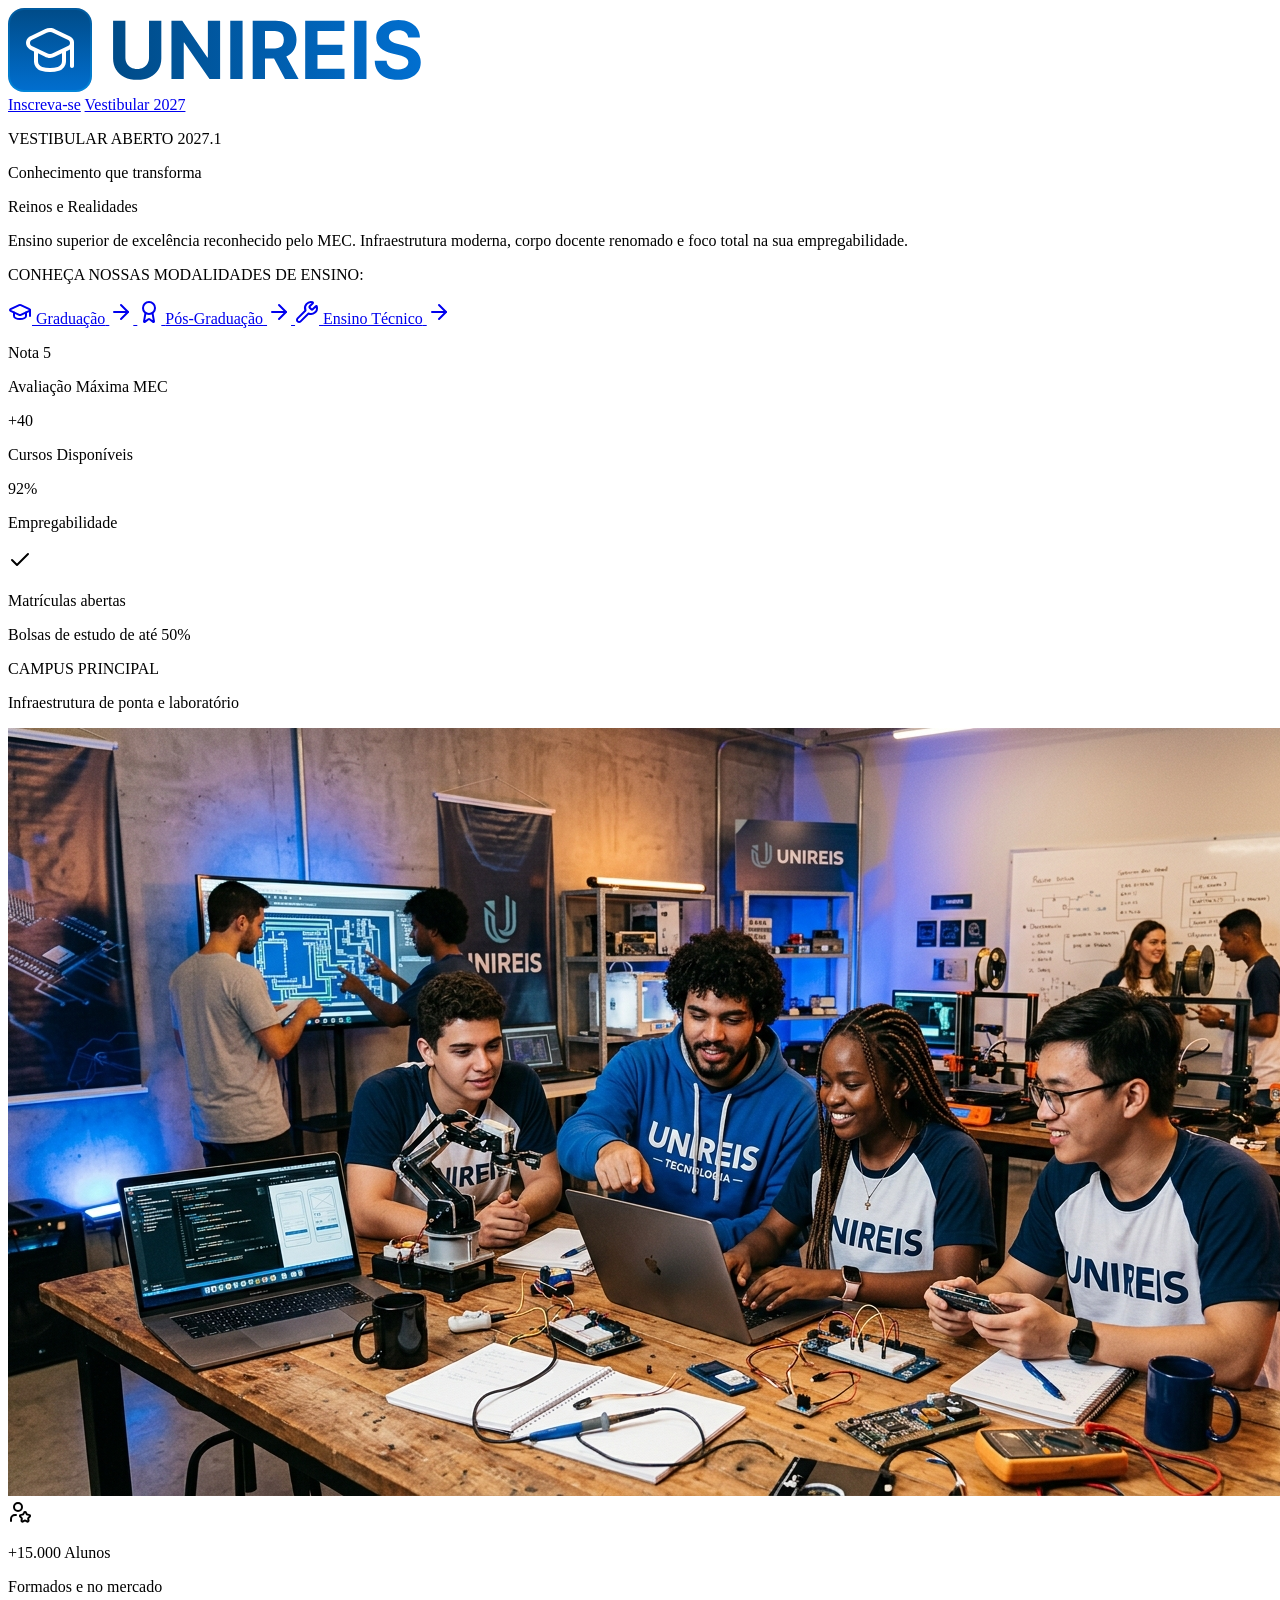
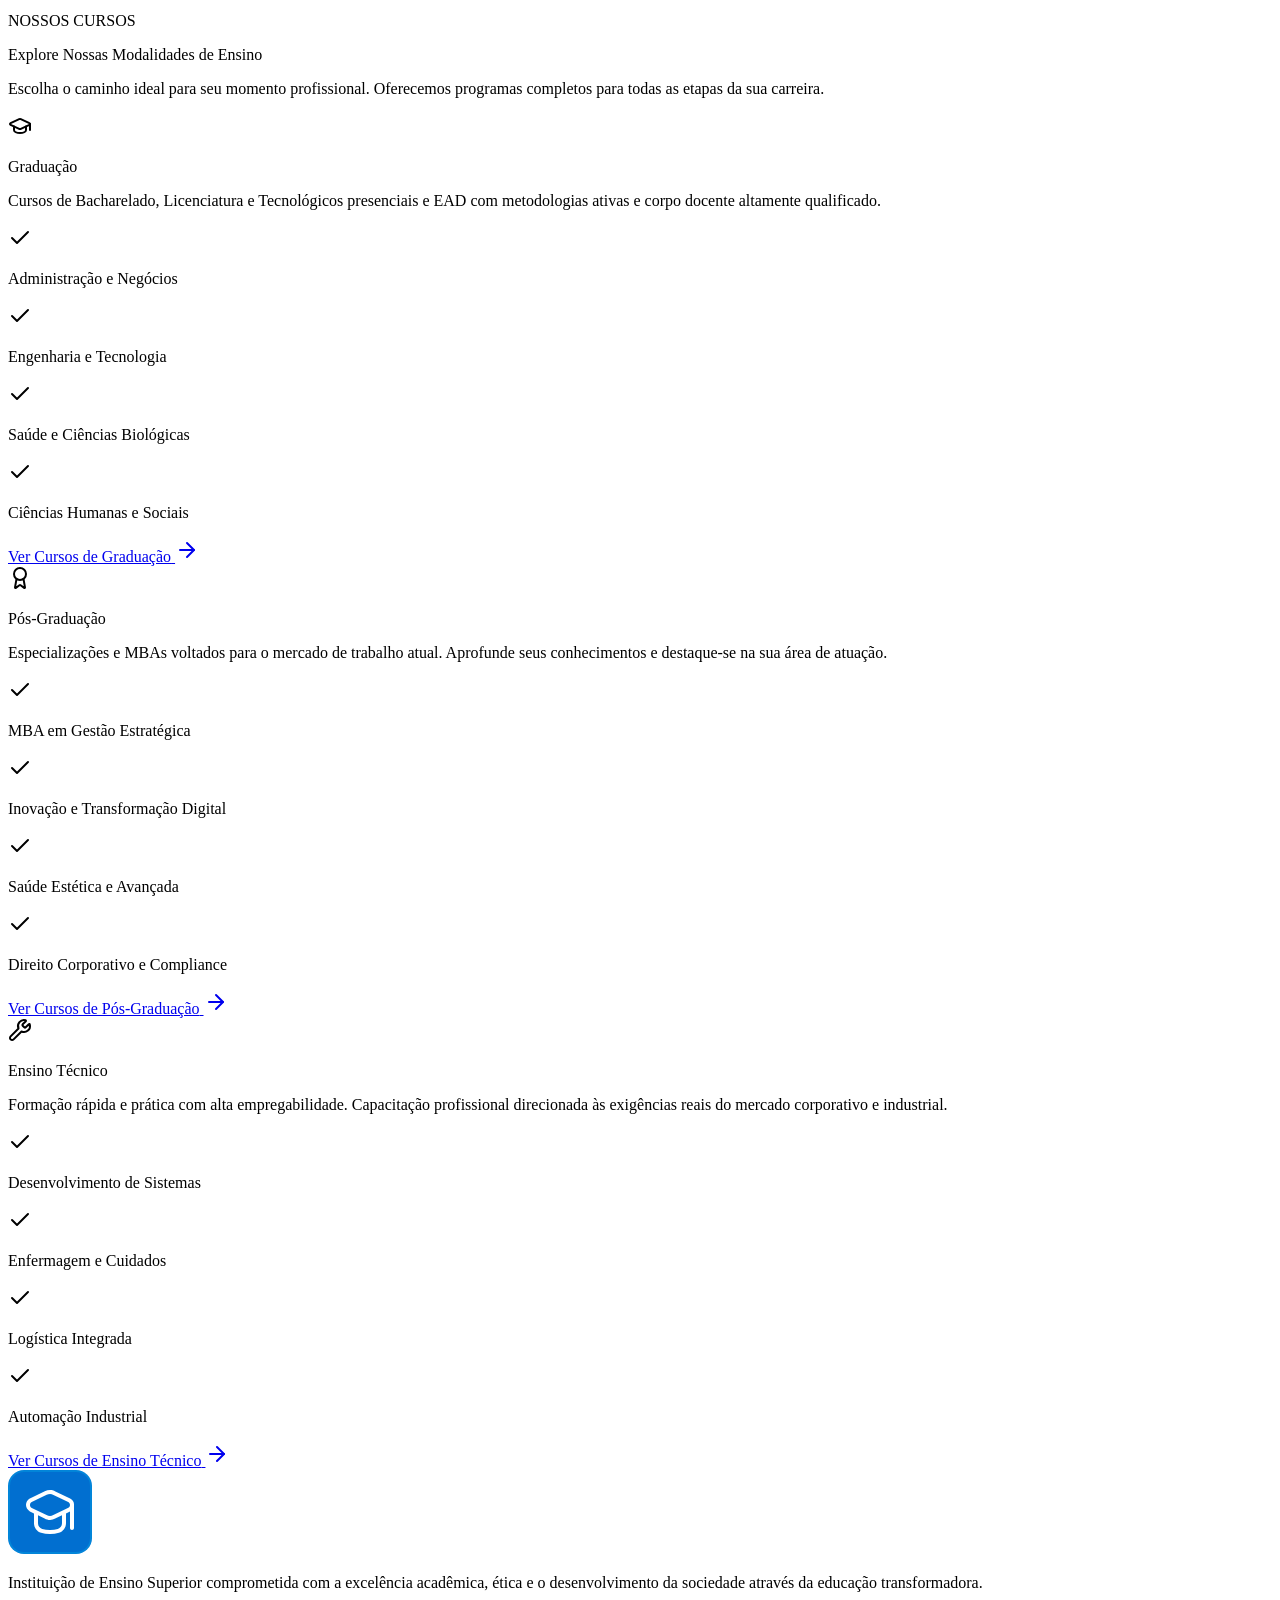
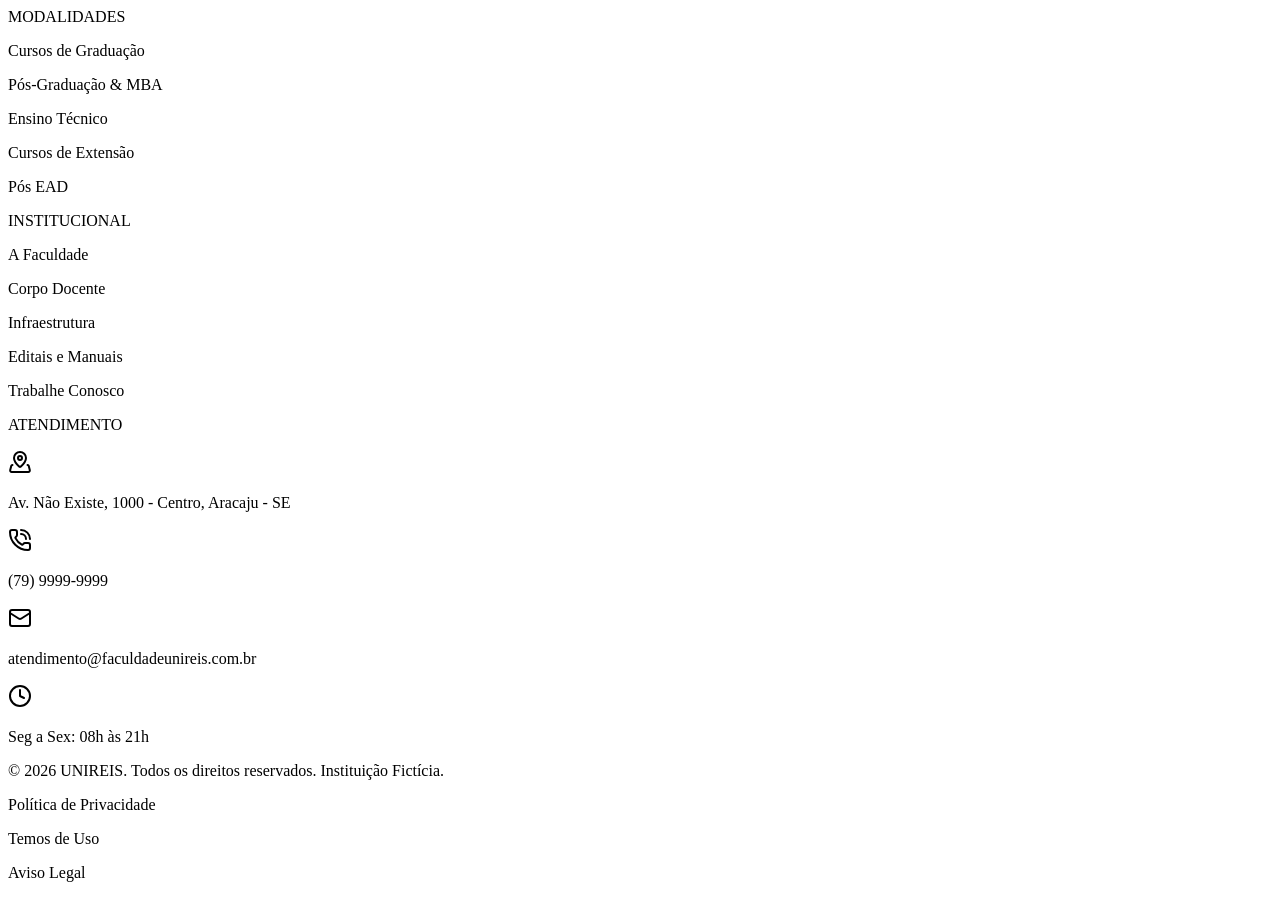
==== pages/index.html @ b9208785 "Corrige capitalização da pasta Pages" ====
<!DOCTYPE html>
<html lang="pt-br">
<head>
  <meta charset="UTF-8">
  <meta name="viewport" content="width=device-width, initial-scale=1.0">
  <link rel="shortcut icon" href="/assets/logo.svg" type="image/x-icon">
  <link rel="stylesheet" href="/styles/style_sec1_index.css">
  <link rel="stylesheet" href="/styles/style_sec2_index.css">
  <link rel="stylesheet" href="/styles/style_footer.css">
  <title>UNIREIS</title>
</head>
<body>
  <nav>
    <img src="/assets/logotipo.svg" alt="logotipo">
    <div class="buttons_curse">
      <a class="button_subscribe" href="/pages/curso.html">Inscreva-se</a>
      <a class="button_vestibular" href="/pages/curso.html">Vestibular 2027</a>
    </div>
  </nav>

  <div class="section_1">
    <div class="info">
      <div class="badge_info">
        <div class="badge_dot"></div>
        <p>VESTIBULAR ABERTO 2027.1</p>
      </div>
      <div class="slogan">
        <p class="slogan_text">Conhecimento que transforma</p>
        <p class="slogan_span">Reinos e Realidades</p>
      </div>
      <div class="description">
        <p>Ensino superior de excelência reconhecido pelo MEC. Infraestrutura
        moderna, corpo docente renomado e foco total na sua
        empregabilidade.</p>
      </div>
      <div class="modalities">
        <p class="info">CONHEÇA NOSSAS MODALIDADES DE ENSINO:</p>
        <div class="buttons_modalities">
          <a class=" button_modalities button_modalities_select" href="/pages/curso.html">
            <svg xmlns="http://www.w3.org/2000/svg" width="24" height="24" viewBox="0 0 24 24" fill="none" stroke="currentColor" stroke-width="2" stroke-linecap="round" stroke-linejoin="round" class="lucide lucide-graduation-cap preview-icon"><path d="M21.42 10.922a1 1 0 0 0-.019-1.838L12.83 5.18a2 2 0 0 0-1.66 0L2.6 9.08a1 1 0 0 0 0 1.832l8.57 3.908a2 2 0 0 0 1.66 0z"/><path d="M22 10v6"/><path d="M6 12.5V16a6 3 0 0 0 12 0v-3.5"/></svg>
            <span>Graduação</span>
            <svg class="arrow_icon" xmlns="http://www.w3.org/2000/svg" width="24" height="24" viewBox="0 0 24 24" fill="none" stroke="currentColor" stroke-width="2" stroke-linecap="round" stroke-linejoin="round" class="lucide lucide-arrow-right preview-icon"><path d="M5 12h14"/><path d="m12 5 7 7-7 7"/></svg>
          </a>
          <a class="button_modalities" href="/pages/curso.html">
            <svg xmlns="http://www.w3.org/2000/svg" width="24" height="24" viewBox="0 0 24 24" fill="none" stroke="currentColor" stroke-width="2" stroke-linecap="round" stroke-linejoin="round" class="lucide lucide-award preview-icon"><path d="m15.477 12.89 1.515 8.526a.5.5 0 0 1-.81.47l-3.58-2.687a1 1 0 0 0-1.197 0l-3.586 2.686a.5.5 0 0 1-.81-.469l1.514-8.526"/><circle cx="12" cy="8" r="6"/></svg>
            <span>Pós-Graduação</span>
            <svg class="arrow_icon" xmlns="http://www.w3.org/2000/svg" width="24" height="24" viewBox="0 0 24 24" fill="none" stroke="currentColor" stroke-width="2" stroke-linecap="round" stroke-linejoin="round" class="lucide lucide-arrow-right preview-icon"><path d="M5 12h14"/><path d="m12 5 7 7-7 7"/></svg>
          </buatton>
          <a class="button_modalities" href="/pages/curso.html">
            <svg xmlns="http://www.w3.org/2000/svg" width="24" height="24" viewBox="0 0 24 24" fill="none" stroke="currentColor" stroke-width="2" stroke-linecap="round" stroke-linejoin="round" class="lucide lucide-wrench preview-icon"><path d="M14.7 6.3a1 1 0 0 0 0 1.4l1.6 1.6a1 1 0 0 0 1.4 0l3.106-3.105c.32-.322.863-.22.983.218a6 6 0 0 1-8.259 7.057l-7.91 7.91a1 1 0 0 1-2.999-3l7.91-7.91a6 6 0 0 1 7.057-8.259c.438.12.54.662.219.984z"/></svg>
            <span>Ensino Técnico</span>
            <svg class="arrow_icon" xmlns="http://www.w3.org/2000/svg" width="24" height="24" viewBox="0 0 24 24" fill="none" stroke="currentColor" stroke-width="2" stroke-linecap="round" stroke-linejoin="round" class="lucide lucide-arrow-right preview-icon"><path d="M5 12h14"/><path d="m12 5 7 7-7 7"/></svg>
          </a>
        </div>
        <div class="line"></div>
        <div class="emphasis_container">
          <div class="emphasis">
            <p class="emphasis_title">Nota 5</p>
            <p class="emphasis_description">Avaliação Máxima MEC</p>
          </div>
          <div class="emphasis">
            <p class="emphasis_title">+40</p>
            <p class="emphasis_description">Cursos Disponíveis</p>
          </div>
          <div class="emphasis">
            <p class="emphasis_title">92%</p>
            <p class="emphasis_description">Empregabilidade</p>
          </div>
        </div>
      </div>
    </div>
    <div class="ilustrator">
      <div class="badge badge_top">
        <div class="badge_icon check">
          <svg xmlns="http://www.w3.org/2000/svg" width="24" height="24" viewBox="0 0 24 24" fill="none" stroke="currentColor" stroke-width="2" stroke-linecap="round" stroke-linejoin="round" class="lucide lucide-check preview-icon"><path d="M20 6 9 17l-5-5"/></svg>
        </div>
        <div class="badge_card">
          <p class="badge_title">Matrículas abertas</p>
          <p class="badge_description">Bolsas de estudo de até 50%</p>
        </div>
      </div>
      
      <div class="emphasis_ilustrator">
        <div class="ilustrator_info">
          <p class="emphasis_ilustrator_title">CAMPUS PRINCIPAL</p>
        </div>
        <p class="emphasis_ilustrator_description">Infraestrutura de ponta e laboratório</p>
      </div>

      <div class="imagem_container">
        <img src="/assets/Ilustração de alunos.jpg" alt="Ilustração de alunos">
      </div>
      
      <div class="badge badge_bottom">
        <div class="badge_icon user_star">
          <svg xmlns="http://www.w3.org/2000/svg" width="24" height="24" viewBox="0 0 24 24" fill="none" stroke="currentColor" stroke-width="2" stroke-linecap="round" stroke-linejoin="round" class="lucide lucide-user-star preview-icon"><path d="M16.051 12.616a1 1 0 0 1 1.909.024l.737 1.452a1 1 0 0 0 .737.535l1.634.256a1 1 0 0 1 .588 1.806l-1.172 1.168a1 1 0 0 0-.282.866l.259 1.613a1 1 0 0 1-1.541 1.134l-1.465-.75a1 1 0 0 0-.912 0l-1.465.75a1 1 0 0 1-1.539-1.133l.258-1.613a1 1 0 0 0-.282-.866l-1.156-1.153a1 1 0 0 1 .572-1.822l1.633-.256a1 1 0 0 0 .737-.535z"/><path d="M8 15H7a4 4 0 0 0-4 4v2"/><circle cx="10" cy="7" r="4"/></svg>
        </div>
        <div class="badge_card">
          <p class="badge_title">+15.000 Alunos</p>
          <p class="badge_description">Formados e no mercado</p>
        </div>
      </div>
    </div>
  </div>

  <div class="section_2">
    <div class="info">
      <div class="badge_info">
        <p>NOSSOS CURSOS</p>
      </div>
      <p class="title">Explore Nossas Modalidades de Ensino</p>
      <p class="description">
        Escolha o caminho ideal para seu momento profissional. Oferecemos programas
        completos para todas as etapas da sua carreira.
      </p>
    </div>
    <div class="cards">
      <div class="card">
        <div class="icon">
          <svg xmlns="http://www.w3.org/2000/svg" width="24" height="24" viewBox="0 0 24 24" fill="none" stroke="currentColor" stroke-width="2" stroke-linecap="round" stroke-linejoin="round" class="lucide lucide-graduation-cap preview-icon"><path d="M21.42 10.922a1 1 0 0 0-.019-1.838L12.83 5.18a2 2 0 0 0-1.66 0L2.6 9.08a1 1 0 0 0 0 1.832l8.57 3.908a2 2 0 0 0 1.66 0z"/><path d="M22 10v6"/><path d="M6 12.5V16a6 3 0 0 0 12 0v-3.5"/></svg>
        </div>
        <p class="modality_title">Graduação</p>
        <p class="modality_desc">Cursos de Bacharelado, Licenciatura e Tecnológicos presenciais e EAD com metodologias ativas e corpo docente altamente qualificado.</p>

        <div class="types_info">
          <div class="type_container">
            <svg xmlns="http://www.w3.org/2000/svg" width="24" height="24" viewBox="0 0 24 24" fill="none" stroke="currentColor" stroke-width="2" stroke-linecap="round" stroke-linejoin="round" class="lucide lucide-check preview-icon"><path d="M20 6 9 17l-5-5"/></svg>
            <p class="type">Administração e Negócios</p>
          </div>
          <div class="type_container">
            <svg xmlns="http://www.w3.org/2000/svg" width="24" height="24" viewBox="0 0 24 24" fill="none" stroke="currentColor" stroke-width="2" stroke-linecap="round" stroke-linejoin="round" class="lucide lucide-check preview-icon"><path d="M20 6 9 17l-5-5"/></svg>
            <p class="type">Engenharia e Tecnologia</p>
          </div>
          <div class="type_container">
            <svg xmlns="http://www.w3.org/2000/svg" width="24" height="24" viewBox="0 0 24 24" fill="none" stroke="currentColor" stroke-width="2" stroke-linecap="round" stroke-linejoin="round" class="lucide lucide-check preview-icon"><path d="M20 6 9 17l-5-5"/></svg>
            <p class="type">Saúde e Ciências Biológicas</p>
          </div>
          <div class="type_container">
            <svg xmlns="http://www.w3.org/2000/svg" width="24" height="24" viewBox="0 0 24 24" fill="none" stroke="currentColor" stroke-width="2" stroke-linecap="round" stroke-linejoin="round" class="lucide lucide-check preview-icon"><path d="M20 6 9 17l-5-5"/></svg>
            <p class="type">Ciências Humanas e Sociais</p>
          </div>
        </div>

        <a class="more" href="/pages/curso.html">
          <span>Ver Cursos de Graduação</span>
          <svg xmlns="http://www.w3.org/2000/svg" width="24" height="24" viewBox="0 0 24 24" fill="none" stroke="currentColor" stroke-width="2" stroke-linecap="round" stroke-linejoin="round" class="lucide lucide-arrow-right preview-icon"><path d="M5 12h14"/><path d="m12 5 7 7-7 7"/></svg>
        </a>
      </div>

      <div class="card">
        <div class="icon">
          <svg xmlns="http://www.w3.org/2000/svg" width="24" height="24" viewBox="0 0 24 24" fill="none" stroke="currentColor" stroke-width="2" stroke-linecap="round" stroke-linejoin="round" class="lucide lucide-award preview-icon"><path d="m15.477 12.89 1.515 8.526a.5.5 0 0 1-.81.47l-3.58-2.687a1 1 0 0 0-1.197 0l-3.586 2.686a.5.5 0 0 1-.81-.469l1.514-8.526"/><circle cx="12" cy="8" r="6"/></svg>
        </div>
        <p class="modality_title">Pós-Graduação</p>
        <p class="modality_desc">Especializações e MBAs voltados para o mercado de trabalho atual. Aprofunde seus conhecimentos e destaque-se na sua área de atuação.</p>

        <div class="types_info">
          <div class="type_container">
            <svg xmlns="http://www.w3.org/2000/svg" width="24" height="24" viewBox="0 0 24 24" fill="none" stroke="currentColor" stroke-width="2" stroke-linecap="round" stroke-linejoin="round" class="lucide lucide-check preview-icon"><path d="M20 6 9 17l-5-5"/></svg>
            <p class="type">MBA em Gestão Estratégica</p>
          </div>
          <div class="type_container">
            <svg xmlns="http://www.w3.org/2000/svg" width="24" height="24" viewBox="0 0 24 24" fill="none" stroke="currentColor" stroke-width="2" stroke-linecap="round" stroke-linejoin="round" class="lucide lucide-check preview-icon"><path d="M20 6 9 17l-5-5"/></svg>
            <p class="type">Inovação e Transformação Digital</p>
          </div>
          <div class="type_container">
            <svg xmlns="http://www.w3.org/2000/svg" width="24" height="24" viewBox="0 0 24 24" fill="none" stroke="currentColor" stroke-width="2" stroke-linecap="round" stroke-linejoin="round" class="lucide lucide-check preview-icon"><path d="M20 6 9 17l-5-5"/></svg>
            <p class="type">Saúde Estética e Avançada</p>
          </div>
          <div class="type_container">
            <svg xmlns="http://www.w3.org/2000/svg" width="24" height="24" viewBox="0 0 24 24" fill="none" stroke="currentColor" stroke-width="2" stroke-linecap="round" stroke-linejoin="round" class="lucide lucide-check preview-icon"><path d="M20 6 9 17l-5-5"/></svg>
            <p class="type">Direito Corporativo e Compliance</p>
          </div>
        </div>

        <a class="more" href="/pages/curso.html">
          <span>Ver Cursos de Pós-Graduação</span>
          <svg xmlns="http://www.w3.org/2000/svg" width="24" height="24" viewBox="0 0 24 24" fill="none" stroke="currentColor" stroke-width="2" stroke-linecap="round" stroke-linejoin="round" class="lucide lucide-arrow-right preview-icon"><path d="M5 12h14"/><path d="m12 5 7 7-7 7"/></svg>
        </a>
      </div>

      <div class="card">
        <div class="icon">
          <svg xmlns="http://www.w3.org/2000/svg" width="24" height="24" viewBox="0 0 24 24" fill="none" stroke="currentColor" stroke-width="2" stroke-linecap="round" stroke-linejoin="round" class="lucide lucide-wrench preview-icon"><path d="M14.7 6.3a1 1 0 0 0 0 1.4l1.6 1.6a1 1 0 0 0 1.4 0l3.106-3.105c.32-.322.863-.22.983.218a6 6 0 0 1-8.259 7.057l-7.91 7.91a1 1 0 0 1-2.999-3l7.91-7.91a6 6 0 0 1 7.057-8.259c.438.12.54.662.219.984z"/></svg>
        </div>
        <p class="modality_title">Ensino Técnico</p>
        <p class="modality_desc">Formação rápida e prática com alta empregabilidade. Capacitação profissional direcionada às exigências reais do mercado corporativo e industrial.</p>

        <div class="types_info">
          <div class="type_container">
            <svg xmlns="http://www.w3.org/2000/svg" width="24" height="24" viewBox="0 0 24 24" fill="none" stroke="currentColor" stroke-width="2" stroke-linecap="round" stroke-linejoin="round" class="lucide lucide-check preview-icon"><path d="M20 6 9 17l-5-5"/></svg>
            <p class="type">Desenvolvimento de Sistemas</p>
          </div>
          <div class="type_container">
            <svg xmlns="http://www.w3.org/2000/svg" width="24" height="24" viewBox="0 0 24 24" fill="none" stroke="currentColor" stroke-width="2" stroke-linecap="round" stroke-linejoin="round" class="lucide lucide-check preview-icon"><path d="M20 6 9 17l-5-5"/></svg>
            <p class="type">Enfermagem e Cuidados</p>
          </div>
          <div class="type_container">
            <svg xmlns="http://www.w3.org/2000/svg" width="24" height="24" viewBox="0 0 24 24" fill="none" stroke="currentColor" stroke-width="2" stroke-linecap="round" stroke-linejoin="round" class="lucide lucide-check preview-icon"><path d="M20 6 9 17l-5-5"/></svg>
            <p class="type">Logística Integrada</p>
          </div>
          <div class="type_container">
            <svg xmlns="http://www.w3.org/2000/svg" width="24" height="24" viewBox="0 0 24 24" fill="none" stroke="currentColor" stroke-width="2" stroke-linecap="round" stroke-linejoin="round" class="lucide lucide-check preview-icon"><path d="M20 6 9 17l-5-5"/></svg>
            <p class="type">Automação Industrial</p>
          </div>
        </div>

        <a class="more" href="/pages/curso.html">
          <span>Ver Cursos de Ensino Técnico</span>
          <svg xmlns="http://www.w3.org/2000/svg" width="24" height="24" viewBox="0 0 24 24" fill="none" stroke="currentColor" stroke-width="2" stroke-linecap="round" stroke-linejoin="round" class="lucide lucide-arrow-right preview-icon"><path d="M5 12h14"/><path d="m12 5 7 7-7 7"/></svg>
        </a>
      </div>
    </div>
  </div>

  <footer>
    <div class="highlights">
      <div class="biography_container">
        <img src="/assets/logotipo_2.svg" alt="logotipo_2">
        <p class="biography">Instituição de Ensino Superior comprometida com a excelência acadêmica, ética e o desenvolvimento da sociedade através da educação transformadora.</p>
      </div>
      <div class="options_container">
        <div class="options">
          <p class="option_title">MODALIDADES</p>
          <p class="option_info">Cursos de Graduação</p>
          <p class="option_info">Pós-Graduação & MBA</p>
          <p class="option_info">Ensino Técnico</p>
          <p class="option_info">Cursos de Extensão</p>
          <p class="option_info">Pós EAD</p>
        </div>
        <div class="options">
          <p class="option_title">INSTITUCIONAL</p>
          <p class="option_info">A Faculdade</p>
          <p class="option_info">Corpo Docente</p>
          <p class="option_info">Infraestrutura</p>
          <p class="option_info">Editais e Manuais</p>
          <p class="option_info">Trabalhe Conosco</p>
        </div>
        <div class="options">
          <p class="option_title">ATENDIMENTO</p>
          <div class="contact">
            <svg xmlns="http://www.w3.org/2000/svg" width="24" height="24" viewBox="0 0 24 24" fill="none" stroke="currentColor" stroke-width="2" stroke-linecap="round" stroke-linejoin="round" class="lucide lucide-map-pinned preview-icon"><path d="M18 8c0 3.613-3.869 7.429-5.393 8.795a1 1 0 01-1.214 0C9.87 15.429 6 11.613 6 8a6 6 0 0112 0"/><path d="M4.474 15h-.197a1 1 0 00-.969.753l-1.097 4.35a1.5 1.5 0 001.444 1.898L20.344 22a1.5 1.5 0 001.446-1.897l-1.098-4.35a1 1 0 00-.969-.753h-.197"/><circle cx="12" cy="8" r="2"/></svg>
            <p>Av. Não Existe, 1000 - Centro, Aracaju - SE</p>
          </div>
          <div class="contact">
            <svg xmlns="http://www.w3.org/2000/svg" width="24" height="24" viewBox="0 0 24 24" fill="none" stroke="currentColor" stroke-width="2" stroke-linecap="round" stroke-linejoin="round" class="lucide lucide-phone-call preview-icon"><path d="M13 2a9 9 0 0 1 9 9"/><path d="M13 6a5 5 0 0 1 5 5"/><path d="M13.832 16.568a1 1 0 0 0 1.213-.303l.355-.465A2 2 0 0 1 17 15h3a2 2 0 0 1 2 2v3a2 2 0 0 1-2 2A18 18 0 0 1 2 4a2 2 0 0 1 2-2h3a2 2 0 0 1 2 2v3a2 2 0 0 1-.8 1.6l-.468.351a1 1 0 0 0-.292 1.233 14 14 0 0 0 6.392 6.384"/></svg>
            <p>(79) 9999-9999</p>
          </div>
          <div class="contact">
            <svg xmlns="http://www.w3.org/2000/svg" width="24" height="24" viewBox="0 0 24 24" fill="none" stroke="currentColor" stroke-width="2" stroke-linecap="round" stroke-linejoin="round" class="lucide lucide-mail preview-icon"><path d="m22 7-8.991 5.727a2 2 0 0 1-2.009 0L2 7"/><rect x="2" y="4" width="20" height="16" rx="2"/></svg>
            <p>atendimento@faculdadeunireis.com.br</p>
          </div>
          <div class="contact">
            <svg xmlns="http://www.w3.org/2000/svg" width="24" height="24" viewBox="0 0 24 24" fill="none" stroke="currentColor" stroke-width="2" stroke-linecap="round" stroke-linejoin="round" class="lucide lucide-clock preview-icon"><circle cx="12" cy="12" r="10"/><path d="M12 6v6l4 2"/></svg>
            <p>Seg a Sex: 08h às 21h</p>
          </div>
        </div>
      </div>
    </div>

    <div class="copyright">
      <p>© 2026 UNIREIS. Todos os direitos reservados. Instituição Fictícia.</p>
      <div class="terms">
        <p>Política de Privacidade</p>
        <p>Temos de Uso</p>
        <p>Aviso Legal</p>
      </div>
    </div>
  </footer>
</body>
</html>
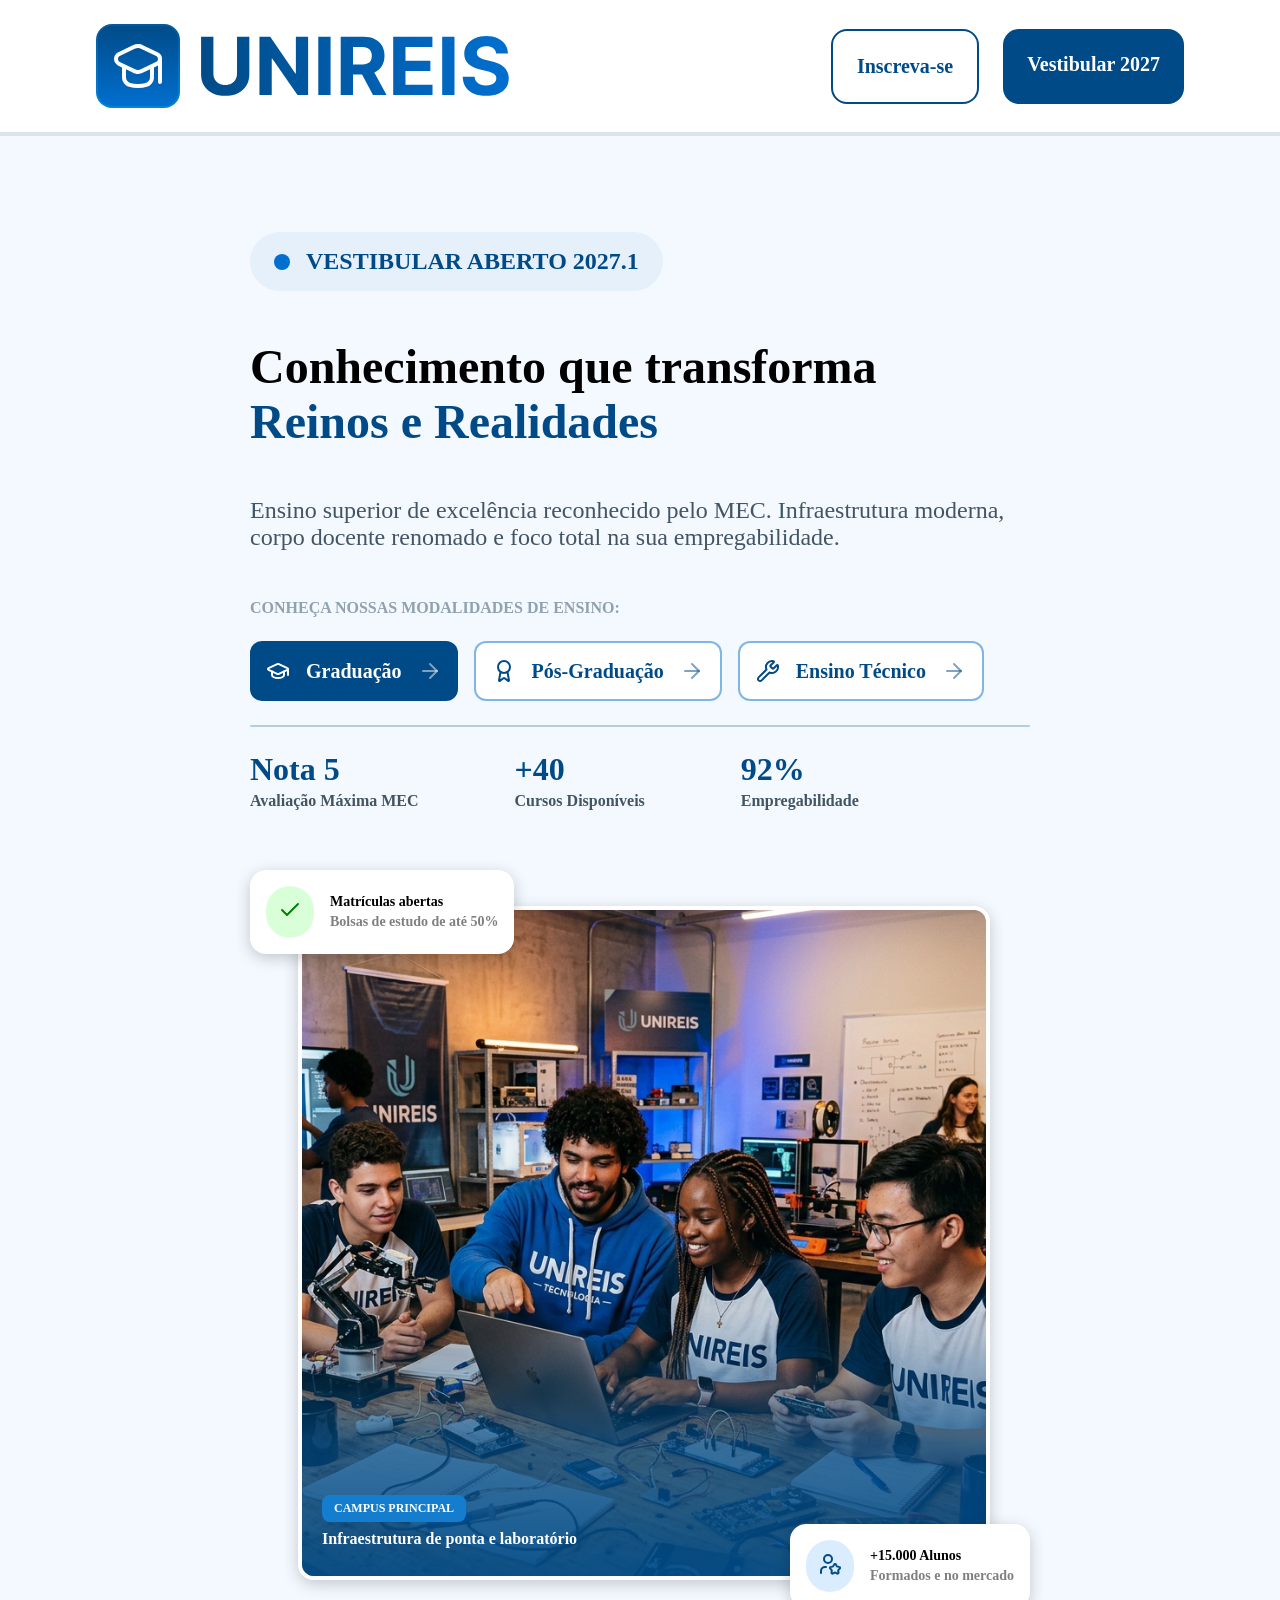
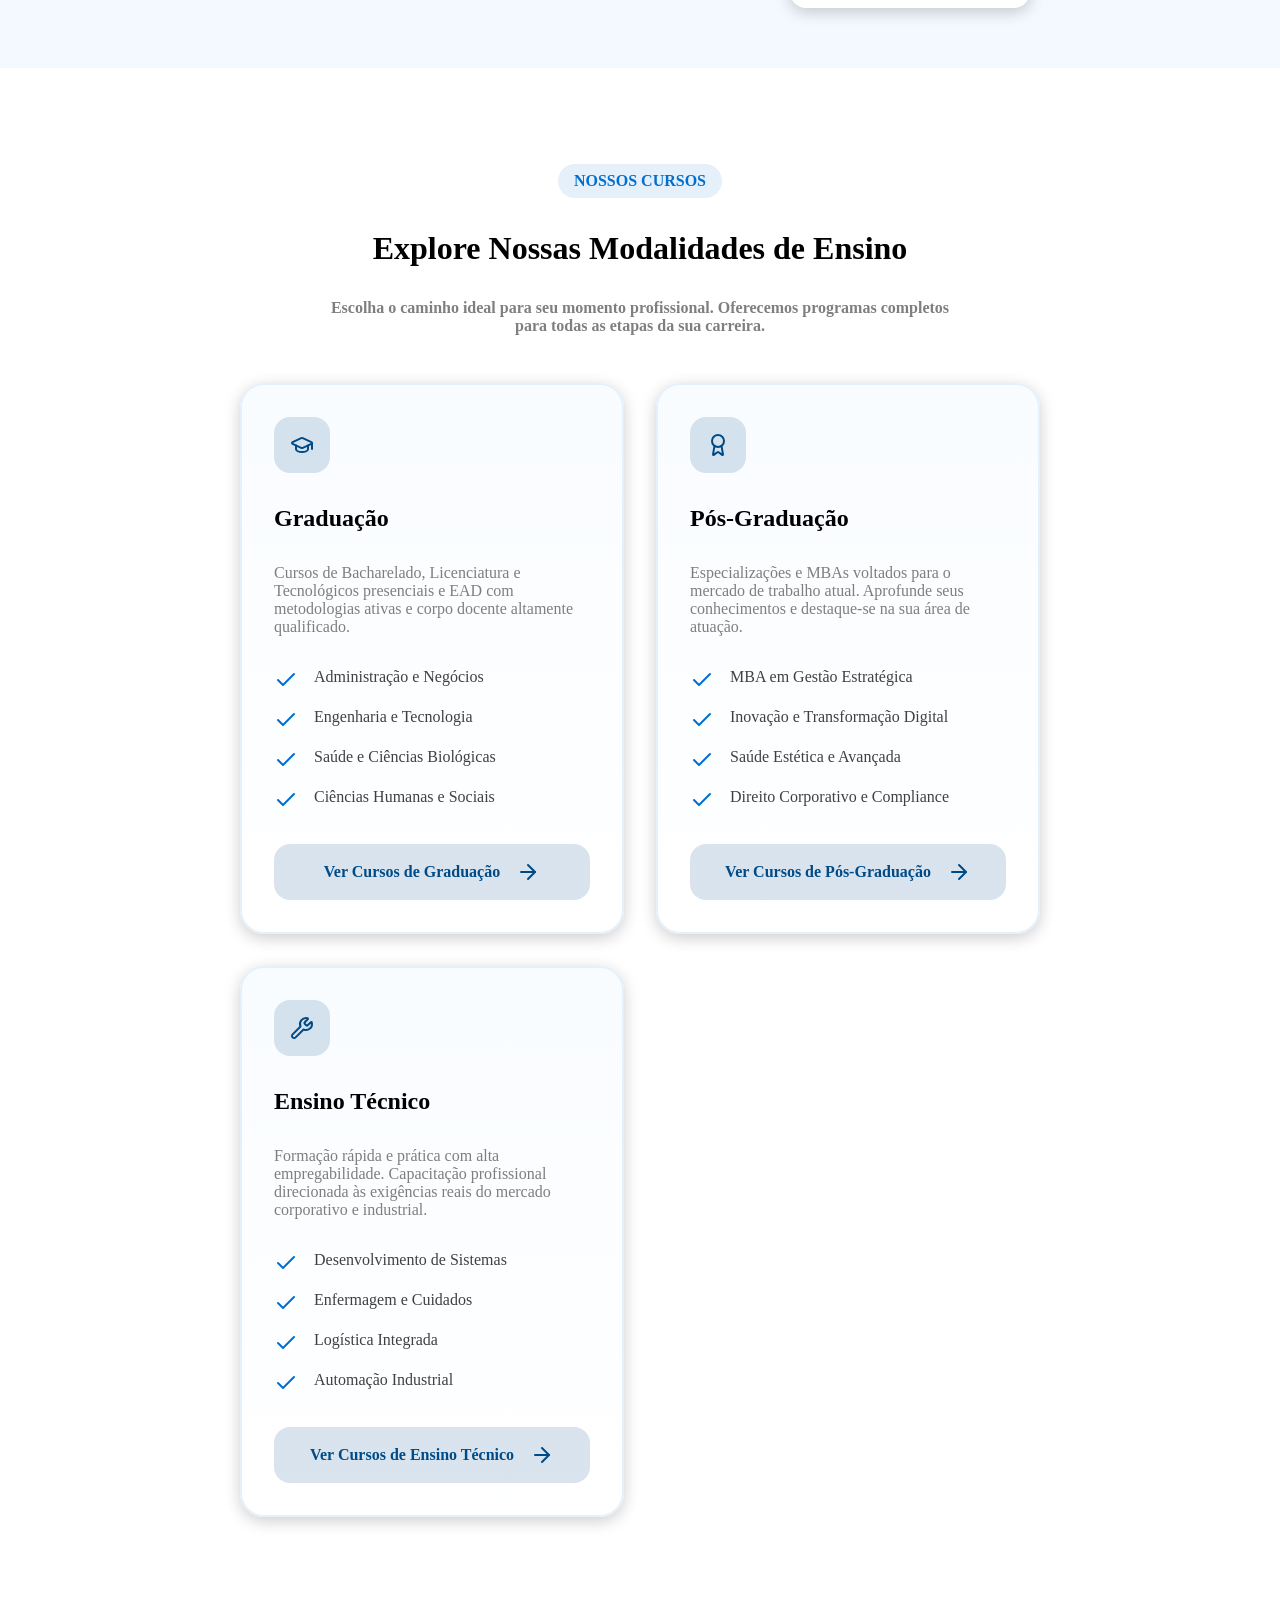
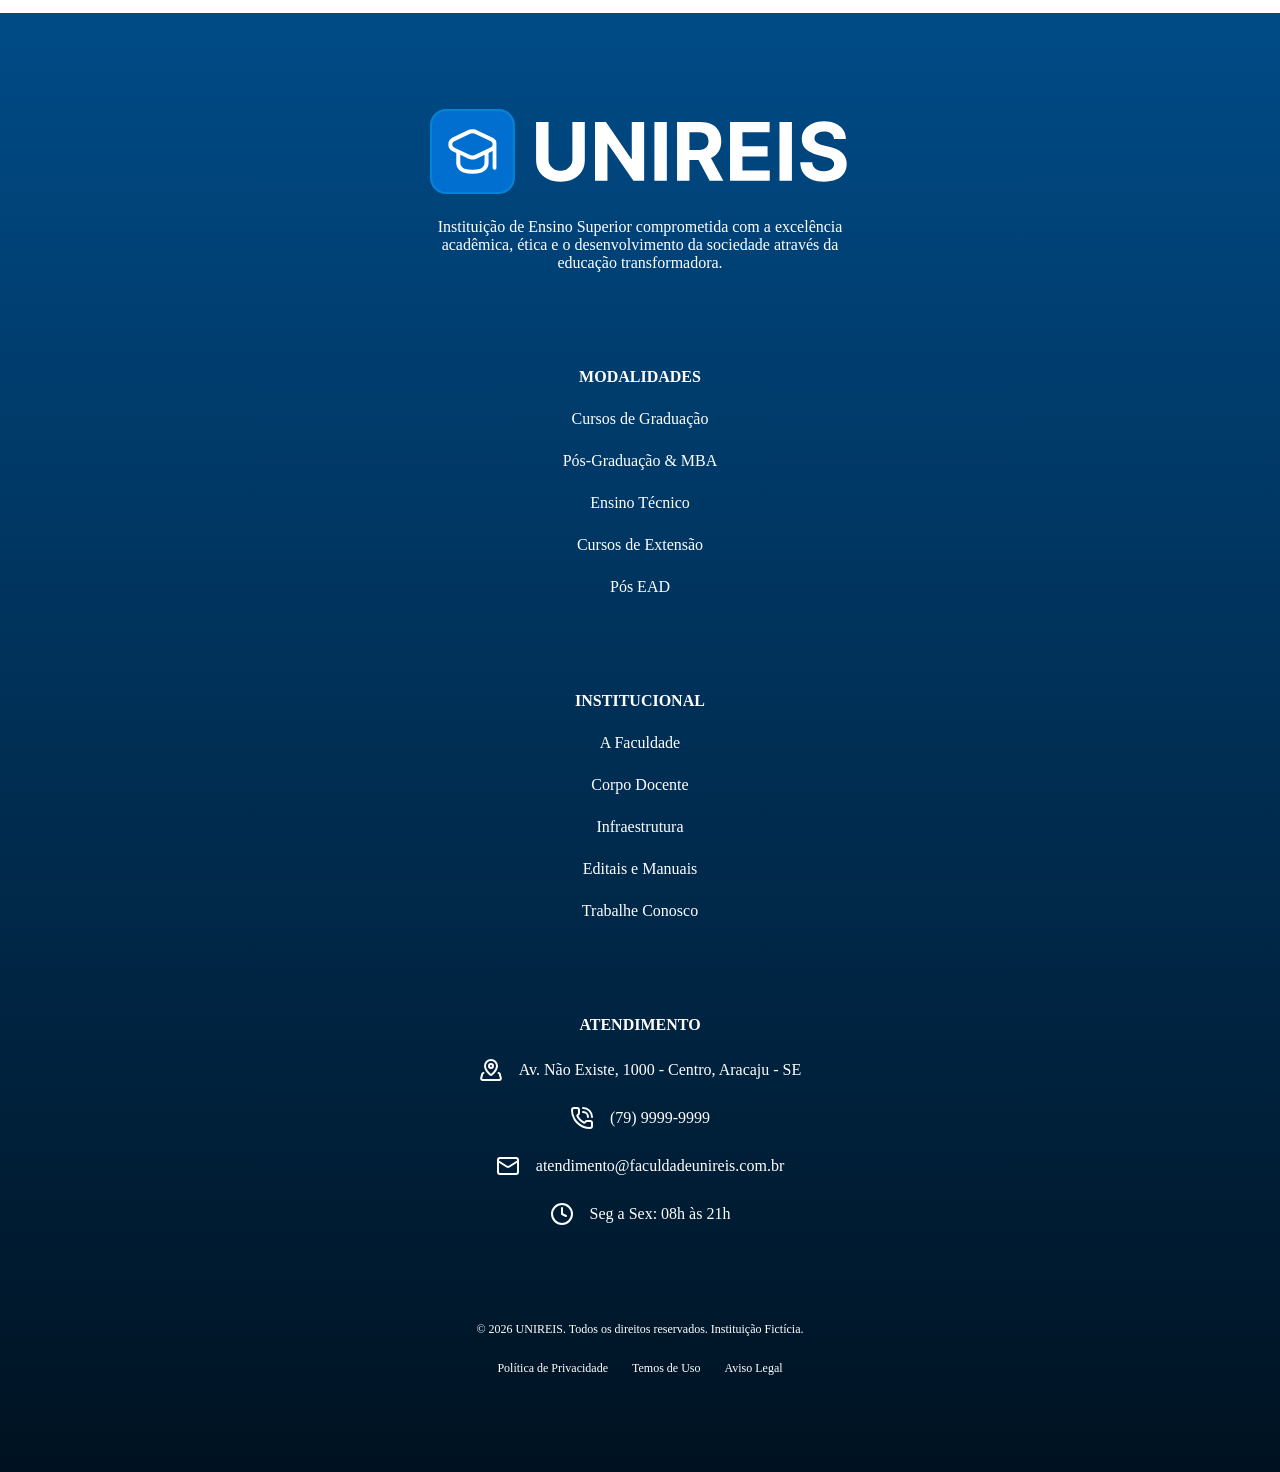
==== commit 512639bb: "Correção de redirecionamento de página para GitHub" ====
--- a/pages/index.html
+++ b/pages/index.html
@@ -3,18 +3,18 @@
 <head>
   <meta charset="UTF-8">
   <meta name="viewport" content="width=device-width, initial-scale=1.0">
-  <link rel="shortcut icon" href="/assets/logo.svg" type="image/x-icon">
-  <link rel="stylesheet" href="/styles/style_sec1_index.css">
-  <link rel="stylesheet" href="/styles/style_sec2_index.css">
-  <link rel="stylesheet" href="/styles/style_footer.css">
+  <link rel="shortcut icon" href="../assets/logo.svg" type="image/x-icon">
+  <link rel="stylesheet" href="../styles/style_sec1_index.css">
+  <link rel="stylesheet" href="../styles/style_sec2_index.css">
+  <link rel="stylesheet" href="../styles/style_footer.css">
   <title>UNIREIS</title>
 </head>
 <body>
   <nav>
     <img src="/assets/logotipo.svg" alt="logotipo">
     <div class="buttons_curse">
-      <a class="button_subscribe" href="/pages/curso.html">Inscreva-se</a>
-      <a class="button_vestibular" href="/pages/curso.html">Vestibular 2027</a>
+      <a class="button_subscribe" href="../pages/curso.html">Inscreva-se</a>
+      <a class="button_vestibular" href="../pages/curso.html">Vestibular 2027</a>
     </div>
   </nav>
 
@@ -36,17 +36,17 @@
       <div class="modalities">
         <p class="info">CONHEÇA NOSSAS MODALIDADES DE ENSINO:</p>
         <div class="buttons_modalities">
-          <a class=" button_modalities button_modalities_select" href="/pages/curso.html">
+          <a class=" button_modalities button_modalities_select" href="../pages/curso.html">
             <svg xmlns="http://www.w3.org/2000/svg" width="24" height="24" viewBox="0 0 24 24" fill="none" stroke="currentColor" stroke-width="2" stroke-linecap="round" stroke-linejoin="round" class="lucide lucide-graduation-cap preview-icon"><path d="M21.42 10.922a1 1 0 0 0-.019-1.838L12.83 5.18a2 2 0 0 0-1.66 0L2.6 9.08a1 1 0 0 0 0 1.832l8.57 3.908a2 2 0 0 0 1.66 0z"/><path d="M22 10v6"/><path d="M6 12.5V16a6 3 0 0 0 12 0v-3.5"/></svg>
             <span>Graduação</span>
             <svg class="arrow_icon" xmlns="http://www.w3.org/2000/svg" width="24" height="24" viewBox="0 0 24 24" fill="none" stroke="currentColor" stroke-width="2" stroke-linecap="round" stroke-linejoin="round" class="lucide lucide-arrow-right preview-icon"><path d="M5 12h14"/><path d="m12 5 7 7-7 7"/></svg>
           </a>
-          <a class="button_modalities" href="/pages/curso.html">
+          <a class="button_modalities" href="../pages/curso.html">
             <svg xmlns="http://www.w3.org/2000/svg" width="24" height="24" viewBox="0 0 24 24" fill="none" stroke="currentColor" stroke-width="2" stroke-linecap="round" stroke-linejoin="round" class="lucide lucide-award preview-icon"><path d="m15.477 12.89 1.515 8.526a.5.5 0 0 1-.81.47l-3.58-2.687a1 1 0 0 0-1.197 0l-3.586 2.686a.5.5 0 0 1-.81-.469l1.514-8.526"/><circle cx="12" cy="8" r="6"/></svg>
             <span>Pós-Graduação</span>
             <svg class="arrow_icon" xmlns="http://www.w3.org/2000/svg" width="24" height="24" viewBox="0 0 24 24" fill="none" stroke="currentColor" stroke-width="2" stroke-linecap="round" stroke-linejoin="round" class="lucide lucide-arrow-right preview-icon"><path d="M5 12h14"/><path d="m12 5 7 7-7 7"/></svg>
           </buatton>
-          <a class="button_modalities" href="/pages/curso.html">
+          <a class="button_modalities" href="../pages/curso.html">
             <svg xmlns="http://www.w3.org/2000/svg" width="24" height="24" viewBox="0 0 24 24" fill="none" stroke="currentColor" stroke-width="2" stroke-linecap="round" stroke-linejoin="round" class="lucide lucide-wrench preview-icon"><path d="M14.7 6.3a1 1 0 0 0 0 1.4l1.6 1.6a1 1 0 0 0 1.4 0l3.106-3.105c.32-.322.863-.22.983.218a6 6 0 0 1-8.259 7.057l-7.91 7.91a1 1 0 0 1-2.999-3l7.91-7.91a6 6 0 0 1 7.057-8.259c.438.12.54.662.219.984z"/></svg>
             <span>Ensino Técnico</span>
             <svg class="arrow_icon" xmlns="http://www.w3.org/2000/svg" width="24" height="24" viewBox="0 0 24 24" fill="none" stroke="currentColor" stroke-width="2" stroke-linecap="round" stroke-linejoin="round" class="lucide lucide-arrow-right preview-icon"><path d="M5 12h14"/><path d="m12 5 7 7-7 7"/></svg>
@@ -141,7 +141,7 @@
           </div>
         </div>
 
-        <a class="more" href="/pages/curso.html">
+        <a class="more" href="../pages/curso.html">
           <span>Ver Cursos de Graduação</span>
           <svg xmlns="http://www.w3.org/2000/svg" width="24" height="24" viewBox="0 0 24 24" fill="none" stroke="currentColor" stroke-width="2" stroke-linecap="round" stroke-linejoin="round" class="lucide lucide-arrow-right preview-icon"><path d="M5 12h14"/><path d="m12 5 7 7-7 7"/></svg>
         </a>
@@ -173,7 +173,7 @@
           </div>
         </div>
 
-        <a class="more" href="/pages/curso.html">
+        <a class="more" href="../pages/curso.html">
           <span>Ver Cursos de Pós-Graduação</span>
           <svg xmlns="http://www.w3.org/2000/svg" width="24" height="24" viewBox="0 0 24 24" fill="none" stroke="currentColor" stroke-width="2" stroke-linecap="round" stroke-linejoin="round" class="lucide lucide-arrow-right preview-icon"><path d="M5 12h14"/><path d="m12 5 7 7-7 7"/></svg>
         </a>
@@ -205,7 +205,7 @@
           </div>
         </div>
 
-        <a class="more" href="/pages/curso.html">
+        <a class="more" href="../pages/curso.html">
           <span>Ver Cursos de Ensino Técnico</span>
           <svg xmlns="http://www.w3.org/2000/svg" width="24" height="24" viewBox="0 0 24 24" fill="none" stroke="currentColor" stroke-width="2" stroke-linecap="round" stroke-linejoin="round" class="lucide lucide-arrow-right preview-icon"><path d="M5 12h14"/><path d="m12 5 7 7-7 7"/></svg>
         </a>
--- a/styles/style_sec1_index.css
+++ b/styles/style_sec1_index.css
@@ -0,0 +1,383 @@
+.section_1 {
+  display: flex;
+  justify-content: space-around;
+  align-items: center;
+
+  padding: 96px;
+  background-color: #F3F9FF;
+}
+
+.section_1 .info {
+  display: flex;
+  flex-direction: column;
+  gap: 48px;
+
+  width: fit-content;
+  max-width: 780px;
+}
+
+.section_1 .badge_info {
+  display: inline-flex;
+  justify-content: center;
+  align-items: center;
+  gap: 16px;
+
+  width: fit-content;
+
+  padding: 16px 24px;
+  background-color: #E6F0FA;
+  border-radius: 100px;
+}
+
+.badge_dot {
+  width: 16px;
+  height: 16px;
+
+  flex-shrink: 0;
+
+  background-color: #016FD0;
+  border-radius: 50%;
+}
+
+.badge_info p {
+  font-size: 24px;
+  font-weight: 700;
+  color: #004B87;
+}
+
+.slogan_text, .slogan_span {
+  font-size: 48px;
+  font-weight: 700;
+}
+
+.slogan_span {
+  color: #004B87;
+}
+
+.description {
+  font-size: 24px;
+  color: #435463;
+}
+
+.modalities {
+  display: flex;
+  flex-direction: column;
+  gap: 24px;
+}
+
+.modalities .info {
+  font-size: 16px;
+  font-weight: 700;
+  color: #90A1AF;
+}
+
+.buttons_modalities {
+  display: flex;
+  gap: 16px;
+}
+
+.button_modalities {
+  display: flex;
+  justify-content: center;
+  align-items: center;
+  gap: 16px;
+
+  padding: 16px;
+  border-radius: 12px;
+
+  border: 2px solid rgba(1, 111, 208, 0.500);
+  outline: none;
+  background-color: white;
+  color: #004B87;
+
+  font-size: 20px;
+  font-weight: 700;
+  white-space: nowrap;
+}
+
+.button_modalities_select {
+  background-color: #004B87;
+  color: white;
+
+  border: none;
+}
+
+.button_modalities_select .arrow_icon {
+  color: rgba(250, 250, 250, 0.500);
+}
+
+.arrow_icon {
+  color: rgba(0, 74, 135, 0.500);
+}
+
+.line {
+  width: 100%;
+  height: 2px;
+
+  border-radius: 100px;
+
+  background-color: rgba(0, 74, 135, 0.250);
+}
+
+.emphasis_container {
+  display: flex;
+  gap: 96px;
+}
+
+.emphasis {
+  display: flex;
+  flex-direction: column;
+  gap: 4px;
+}
+
+.emphasis_title {
+  font-size: 32px;
+  font-weight: 700;
+  color: #004B87;
+}
+
+.emphasis_description {
+  font-size: 16px;
+  font-weight: 700;
+  color: #435463;
+}
+
+.ilustrator {
+  position: relative;
+
+  width: 684px;
+  height: 666px;
+}
+
+.imagem_container {
+  position: relative;
+
+  width: 100%;
+  height: 100%;
+  overflow: hidden;
+
+  display: flex;
+  align-items: center;
+  justify-content: center;
+
+  border: 4px solid white;
+  border-radius: 16px;
+
+  box-shadow: 0 4px 16px rgba(0, 0, 0, 0.20);
+}
+
+.imagem_container img {
+  height: 100%;
+  width: auto;
+  max-width: none;
+  object-fit: cover;
+
+  transform: translateX(-60px);
+}
+
+.imagem_container::after {
+  content: "";
+  position: absolute;
+  inset: 0;
+
+  background: linear-gradient(
+    to top,
+    rgba(0, 75, 135, 0.95) 0%,
+    rgba(0, 75, 135, 0.75) 20%,
+    rgba(0, 75, 135, 0.35) 30%,
+    rgba(0, 75, 135, 0.08) 40%,
+    transparent 70%
+  );
+
+  pointer-events: none;
+}
+
+.badge {
+  position: absolute;
+  z-index: 2;
+
+  display: flex;
+  align-items: center;
+  gap: 16px;
+
+  padding: 16px;
+  background-color: white;
+  border-radius: 16px;
+
+  box-shadow: 0 4px 16px rgba(0, 0, 0, 0.20);
+}
+
+.badge_top {
+    top: -36px;
+    left: -48px;
+}
+
+.badge_bottom {
+    right: -48px;
+    bottom: -36px;
+}
+
+.badge_icon {
+  padding: 12px;
+  border-radius: 100px;
+}
+
+.check {
+  background-color: rgba(0, 255, 0, 0.15);
+  color: rgb(0, 128, 0);
+}
+
+.user_star {
+  background-color: rgba(0, 136, 255, 0.15);
+  color: #004B87;
+}
+
+.badge_card {
+  display: flex;
+  flex-direction: column;
+  gap: 4px;
+}
+
+.badge_title, .badge_description {
+  font-size: 14px;
+  font-weight: 700;
+}
+
+.badge_description {
+  color: rgba(0, 0, 0, 0.5);
+}
+
+.emphasis_ilustrator {
+    position: absolute;
+    z-index: 2;
+
+    left: 24px;
+    bottom: 24px;
+
+    display: flex;
+    flex-direction: column;
+    gap: 8px;
+
+    color: white;
+}
+
+.ilustrator_info {
+    width: fit-content;
+    padding: 6px 12px;
+
+    background-color: #147DCE;
+    border-radius: 8px;
+}
+
+.emphasis_ilustrator_title {
+    font-size: 12px;
+    font-weight: 700;
+}
+
+.emphasis_ilustrator_description {
+    font-size: 16px;
+    font-weight: 700;
+}
+
+@media (max-width: 1720px) {
+  .section_1 {
+    flex-direction: column;
+    justify-content: center;
+    align-items: center;
+    gap: 96px;
+  }
+}
+
+@media (max-width: 840px) {
+  .ilustrator {
+    width: 518px;
+    height: 504px;
+  }
+
+  .badge_info p {
+    font-size: 20px;
+  }
+
+  .slogan_text, .slogan_span {
+    font-size: 36px;
+  }
+
+  .description {
+    font-size: 20px;
+  }
+
+  .modalities .info {
+    font-size: 14px;
+  }
+
+  .buttons_modalities {
+    flex-direction: column;
+  }
+}
+
+@media (max-width: 440px) {
+  .section_1 {
+    padding: 96px 24px;
+  }
+
+  .section_1 .info {
+    align-items: center;
+  }
+
+  .badge_info p {
+    font-size: 16px;
+  }
+
+  .slogan_text, .slogan_span {
+    font-size: 24px;
+    text-align: center;
+  }
+
+  .description {
+    font-size: 16px;
+    text-align: center;
+  }
+
+  .modalities {
+    width: 100%;
+  }
+
+  .emphasis_container {
+    flex-direction: column;
+    align-items: center;
+    gap: 24px;
+  }
+  
+  .emphasis {
+    align-items: center;
+  }
+
+  .ilustrator {
+    width: 364px;
+    height: 354px;
+  }
+
+  .badge{
+    padding: 12px;
+    gap: 12px;
+  }
+
+  .badge_top {
+    top: -48px;
+    left: -24px;
+  }
+
+  .badge_bottom {
+      right: -24px;
+      bottom: -48px;
+  }
+
+  .badge_icon svg{
+    width: 14px;
+    height: 14px;
+  }
+
+  .badge_title, .badge_description {
+    font-size: 10px;
+  }
+}
--- a/styles/style_sec2_index.css
+++ b/styles/style_sec2_index.css
@@ -0,0 +1,155 @@
+.section_2 {
+  display: flex;
+  flex-direction: column;
+  gap: 48px;
+  justify-content: center;
+  align-items: center;
+
+  padding: 96px;
+}
+
+.section_2 .info {
+  max-width: 624px;
+
+  display: flex;
+  flex-direction: column;
+  gap: 32px;
+  justify-content: center;
+  align-items: center;
+}
+
+.section_2 .badge_info {
+  width: fit-content;
+  padding: 8px 16px;
+  background-color: #E6F0FA;
+  border-radius: 100px;
+}
+
+.section_2 .badge_info p {
+  font-size: 16px;
+  font-weight: 700;
+  color: #016FD0;
+}
+
+.section_2 .info .title {
+  font-size: 32px;
+  font-weight: 700;
+}
+
+.section_2 .info .description {
+  text-align: center;
+  font-size: 16px;
+  font-weight: 600;
+  color: rgba(0, 0, 0, 0.5);
+}
+
+.section_2 .cards {
+  display: grid;
+  grid-template-columns: repeat(auto-fit, minmax(min(100%, 384px), 384px));
+  justify-content: center;
+  align-items: center;
+  gap: 32px;
+  
+  width: 100%;
+
+  box-sizing: border-box;
+}
+
+.card {
+  width: 384px;
+
+  display: flex;
+  flex-direction: column;
+  gap: 32px;
+
+  padding: 32px;
+
+  background: linear-gradient(
+    to bottom,
+    rgba(243, 249, 255, 0.5) 0%,
+    rgba(255, 255, 255, 1) 100%
+  );
+
+  border: 2px solid #E6F0FA;
+  border-radius: 24px;
+  box-shadow: 0 4px 16px rgba(0, 0, 0, 0.20);
+  box-sizing: border-box;
+}
+
+.card .icon {
+  width: 56px;
+  height: 56px;
+  border-radius: 16px;
+  background-color: rgba(0, 74, 135, 0.15);
+  color: #004B87;
+
+  display: flex;
+  justify-content: center;
+  align-items: center;
+}
+
+.modality_title {
+  font-size: 24px;
+  font-weight: 700;
+}
+
+.modality_desc {
+  font-size: 16px;
+  color: rgba(0, 0, 0, 0.5);
+}
+
+.types_info {
+  display: flex;
+  flex-direction: column;
+  gap: 16px;
+}
+
+.type_container {
+  display: flex;
+  gap: 16px;
+
+  color: #016FD0;
+}
+
+.type {
+  font-size: 16px;
+  color: rgba(0, 0, 0, 0.75);
+}
+
+.more {
+  border: none;
+  outline: none;
+  border-radius: 16px;
+  background-color: rgba(0, 74, 135, 0.15);
+  color: #004B87;
+  font-size: 16px;
+  font-weight: 600;
+
+  display: flex;
+  justify-content: center;
+  align-items: center;
+  gap: 16px;
+
+  width: 100%;
+  padding: 16px 0px;
+}
+
+@media (max-width: 440px) {
+  .section_2 {
+    padding: 96px 24px;
+  }
+
+  .section_2 .badge_info p {
+    font-size: 12px;
+
+  }
+
+  .section_2 .info .title {
+    font-size: 20px;
+
+  }
+
+  .section_2 .info .description {
+    font-size: 12px;
+  }
+}
--- a/styles/style_footer.css
+++ b/styles/style_footer.css
@@ -0,0 +1,237 @@
+@import url('https://fonts.googleapis.com/css2?family=Inter:ital,opsz,wght@0,14..32,100..900;1,14..32,100..900&family=Montserrat:ital,wght@0,100..900;1,100..900&family=Nunito+Sans:ital,opsz,wght@0,6..12,200..1000;1,6..12,200..1000&family=Poppins:ital,wght@0,100;0,200;0,300;0,400;0,500;0,600;0,700;0,800;0,900;1,100;1,200;1,300;1,400;1,500;1,600;1,700;1,800;1,900&family=Roboto:ital,wght@0,100..900;1,100..900&display=swap');
+
+* {
+  margin: 0;
+  padding: 0;
+
+  font-family: Inter;
+}
+
+body {
+  min-height: 100vh;
+}
+
+a {
+  text-decoration: none;
+  cursor: pointer;
+  transition: transform 300ms ease-in-out;
+}
+
+a:hover {
+  transform: scale(1.05);
+}
+
+nav {
+  padding: 24px 96px;
+
+  display: flex;
+  justify-content: space-between;
+  align-items: center;
+
+  border-bottom: 4px solid rgba(0, 74, 135, 0.150);
+}
+
+.buttons_curse {
+  display: flex;
+  gap: 24px;
+}
+
+.button_subscribe, .button_vestibular {
+  border: none;
+  outline: none;
+
+  padding: 24px;
+  border-radius: 16px;
+
+  font-size: 20px;
+  font-weight: 700;
+
+  text-align: center;
+}
+
+
+.button_subscribe {
+  background-color: white;
+  border: 2px solid #004B87;
+  color: #004B87;
+}
+
+.button_vestibular {
+  background-color: #004B87;
+  color: white;
+}
+
+footer {
+  display: flex;
+  flex-direction: column;
+  gap: 96px;
+
+  padding: 96px 160px;
+  background: linear-gradient(
+    to top,
+    #001221 0%,
+    #004B87 100%
+  );
+}
+
+.highlights {
+  display: flex;
+  justify-content: space-between;
+}
+
+.biography_container {
+  max-width: 420px;
+  display: flex;
+  flex-direction: column;
+  gap: 24px;
+}
+
+.biography {
+  font-size: 16px;
+  color: white;
+}
+
+.options_container {
+  display: flex;
+  gap: 96px;
+}
+
+.options {
+  display: flex;
+  flex-direction: column;
+  gap: 24px;
+
+  color: white;
+}
+
+.option_title {
+  font-size: 16px;
+  font-weight: 700;
+}
+
+.option_info {
+  font-size: 16px;
+  cursor: pointer;
+}
+
+.contact {
+  display: flex;
+  align-items: center;
+  gap: 16px;
+}
+
+.copyright {
+  display: flex;
+  justify-content: space-between;
+
+  color: white;
+  font-size: 12px;
+}
+
+.terms {
+  display: flex;
+  gap: 24px;
+}
+
+.terms p {
+  cursor: pointer;
+}
+
+@media (max-width: 1720px) {
+  footer {
+    padding: 96px;
+  }
+}
+
+@media (max-width: 1280px) {
+  footer {
+    padding: 96px;
+  }
+
+  .highlights {
+    flex-direction: column;
+    justify-content: center;
+    align-items: center;
+    gap: 96px;
+  }
+
+  .biography {
+    text-align: center;
+  }
+
+  .options_container {
+    flex-direction: column;
+  }
+
+  .options {
+    align-items: center;
+  }
+
+  .copyright {
+    flex-direction: column;
+    align-items: center;
+    gap: 24px;
+  }
+}
+
+@media (max-width: 840px) {
+  nav img {
+    width: 240px;
+  }
+
+  .buttons_curse {
+    gap: 16px;
+  }
+
+  .button_subscribe, .button_vestibular {
+    font-size: 14px;
+    padding: 16px;
+  }
+}
+
+@media (max-width: 440px) {
+  nav {
+    padding: 24px;
+  }
+
+  nav img {
+    width: 180px;
+  }
+
+  .buttons_curse {
+    flex-direction: column;
+    gap: 8px;
+  }
+
+  .button_subscribe, .button_vestibular {
+    font-size: 12px;
+    padding: 12px;
+  }
+
+  /* Alterações do FOOTER */
+
+  footer {
+    padding: 96px 48px;
+  }
+
+  .biography_container img {
+    width: 240px;
+  }
+
+  .biography_container {
+    align-items: center;
+  }
+
+  .option_title, .option_info, .contact {
+    font-size: 14px;
+  }
+
+  .contact svg {
+    width: 16px;
+    height: 16px;
+  }
+
+  .copyright {
+    font-size: 10px;
+  }
+}
